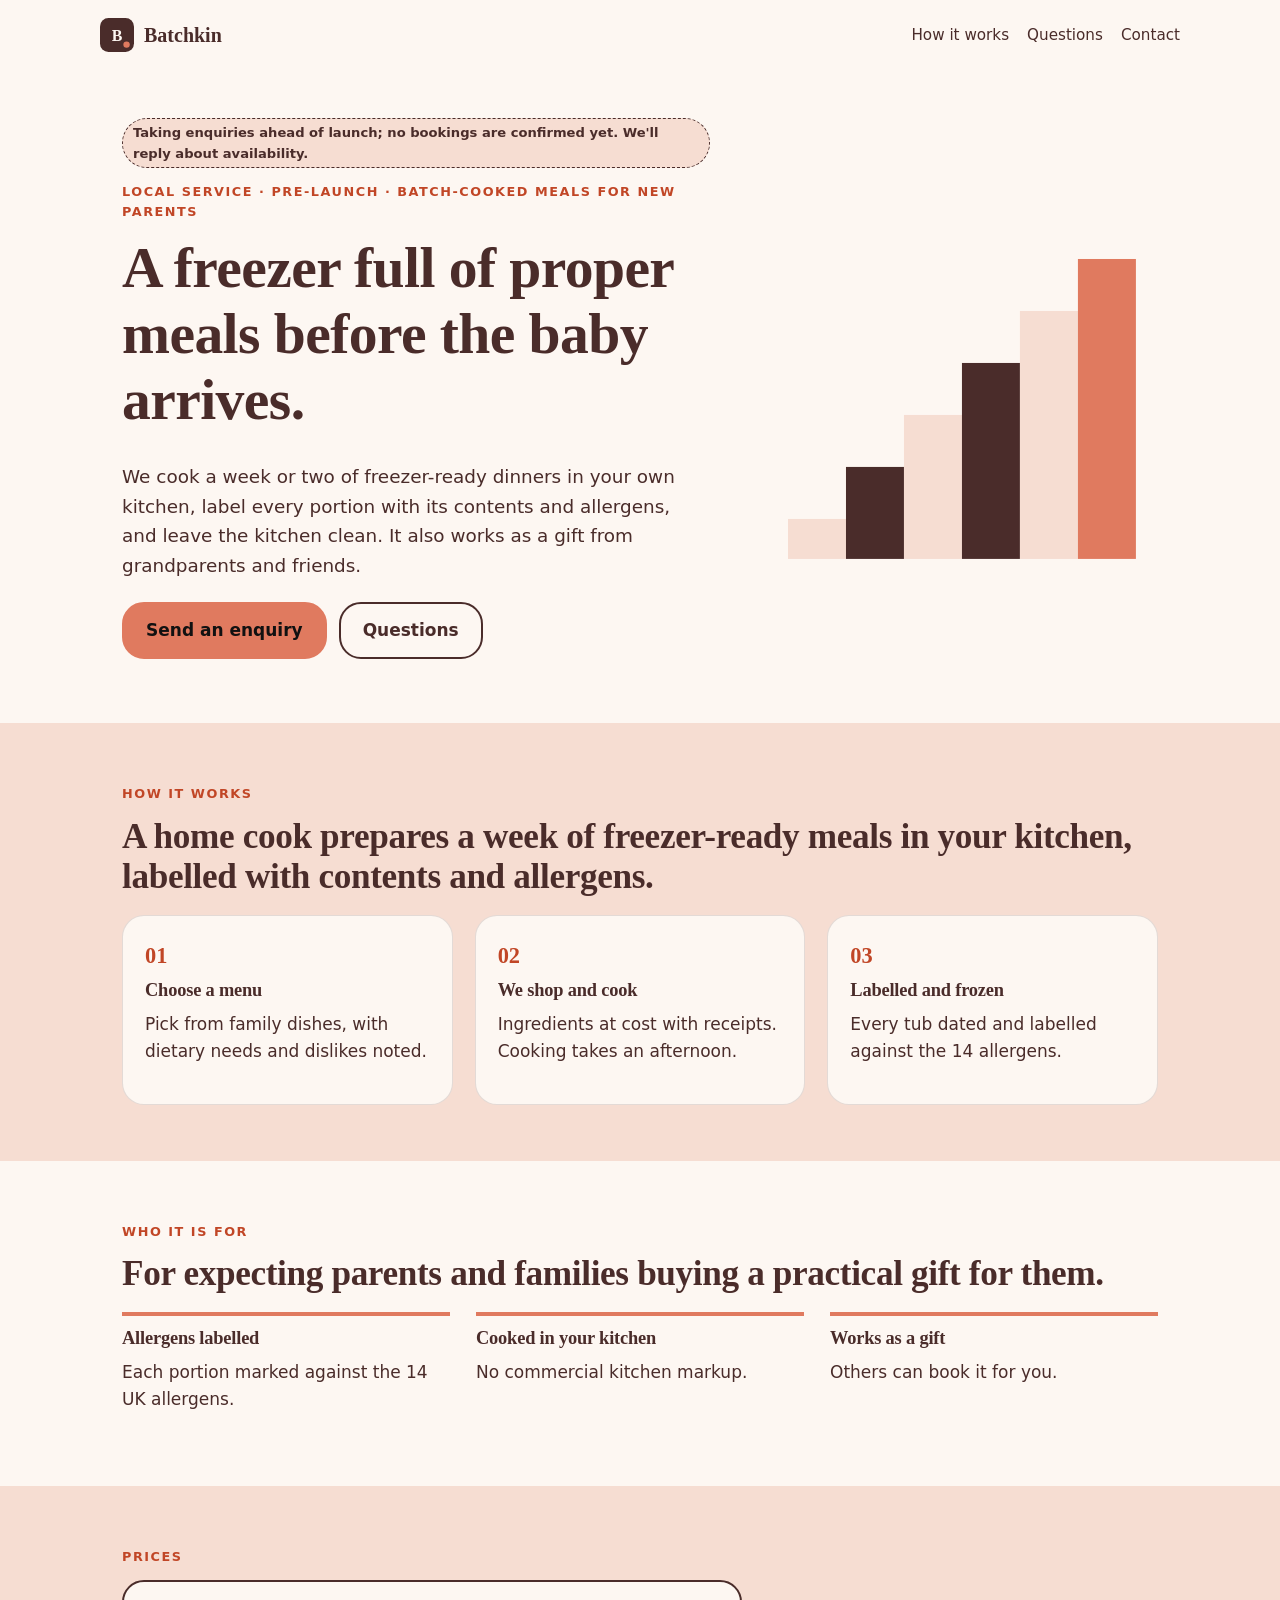
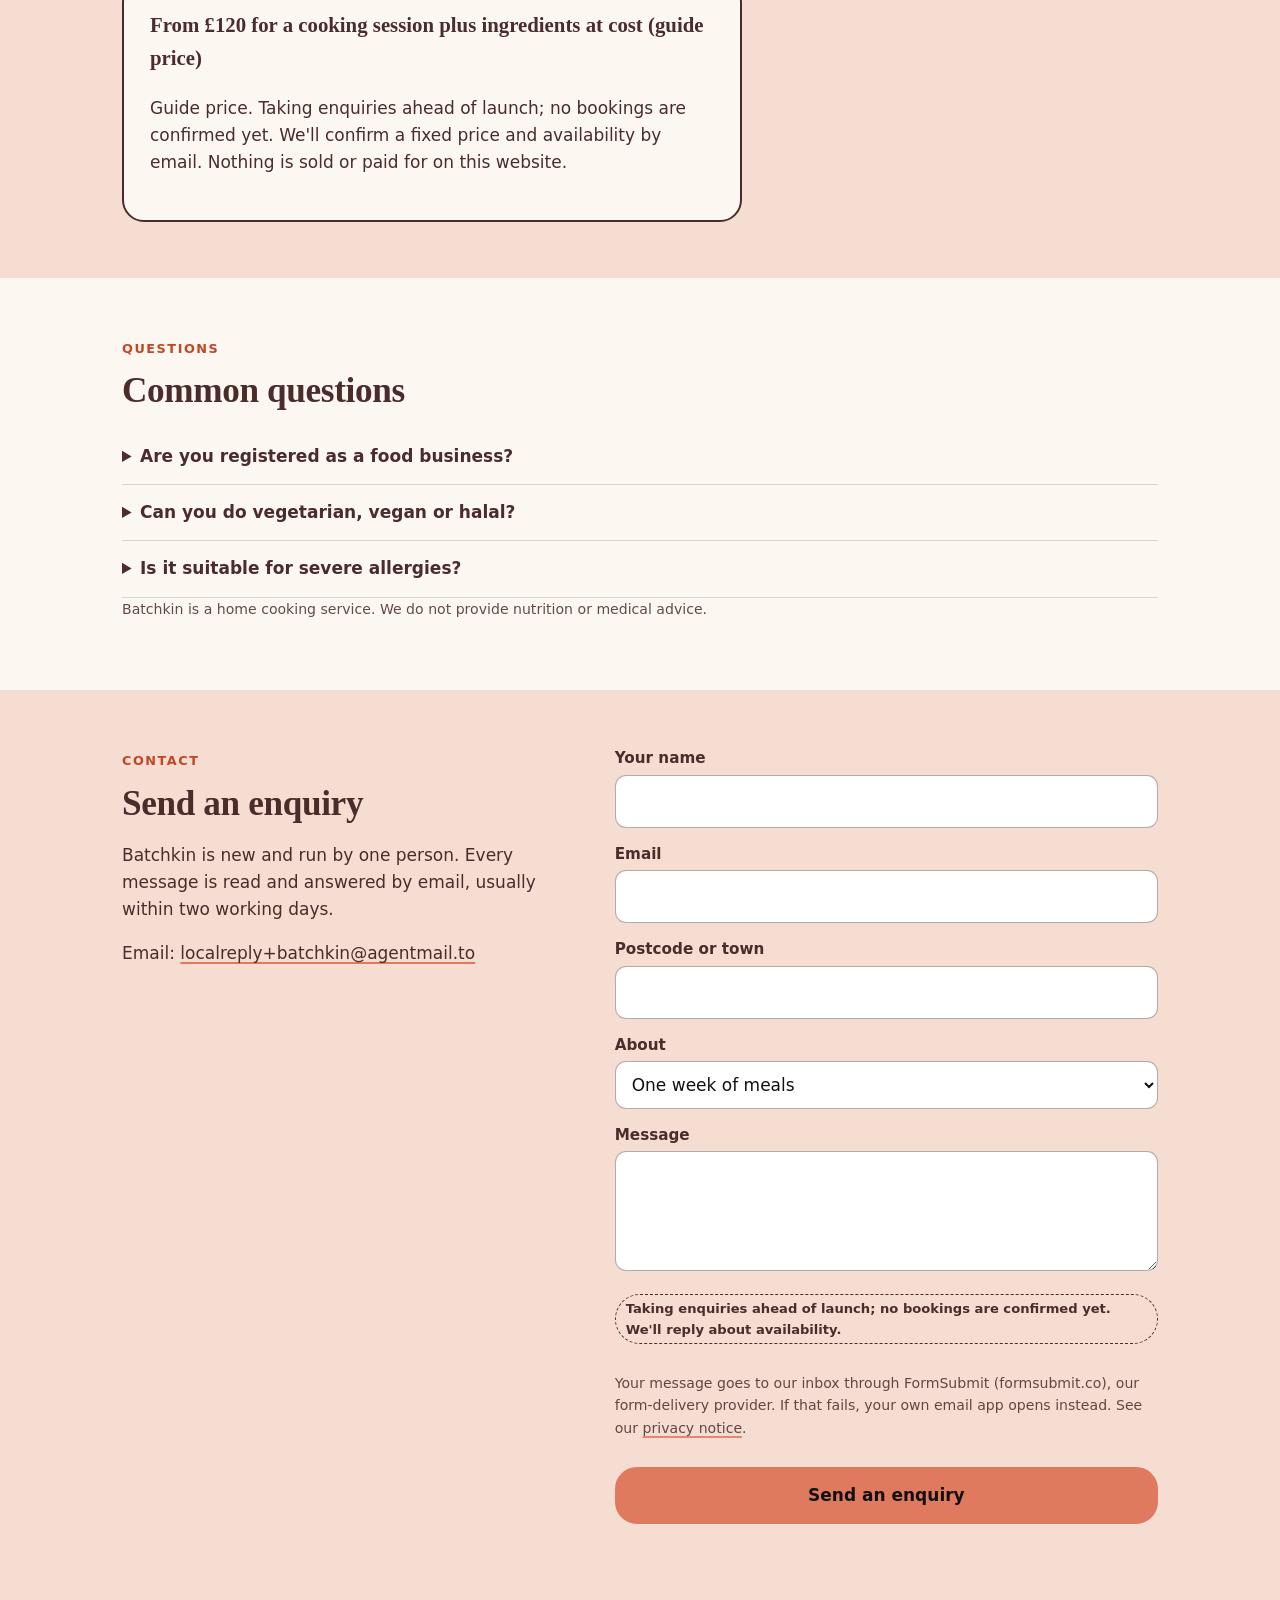
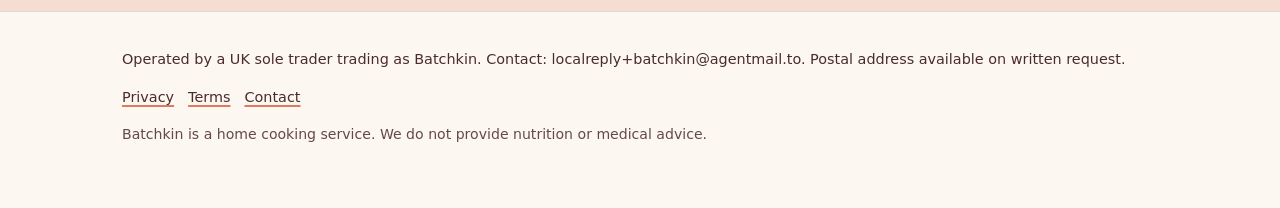
==== index.html @ 4d9ea86b "Publish site 2026-10-19 20:08 BST" ====
<!doctype html>
<html lang="en-GB">
<head>
<meta charset="utf-8">
<meta name="viewport" content="width=device-width, initial-scale=1">
<meta http-equiv="Content-Security-Policy" content="default-src 'self'; img-src 'self' data: https://localreplyloop.goatcounter.com; style-src 'self'; script-src 'self'; font-src 'self'; connect-src 'self' https://formsubmit.co; form-action 'self'; base-uri 'self'; object-src 'none'">
<meta name="referrer" content="strict-origin-when-cross-origin">
<title>Batchkin: A freezer full of proper meals before the baby arrives</title>
<meta name="description" content="A home cook prepares a week of freezer-ready meals in your kitchen, labelled with contents and allergens.">
<meta name="theme-color" content="#4A2C2A">
<meta property="og:type" content="website"><meta property="og:title" content="Batchkin: A freezer full of proper meals before the baby arrives"><meta property="og:description" content="A home cook prepares a week of freezer-ready meals in your kitchen, labelled with contents and allergens.">
<meta property="og:image" content="https://evanturner557-del.github.io/batchkin/assets/og.png"><meta property="og:image:width" content="1200"><meta property="og:image:height" content="630">
<meta property="og:image:alt" content="Batchkin: A freezer full of proper meals before the baby arrives."><meta property="og:site_name" content="Batchkin"><meta property="og:locale" content="en_GB">
<meta property="og:url" content="https://evanturner557-del.github.io/batchkin/"><meta name="twitter:card" content="summary_large_image">
<link rel="canonical" href="https://evanturner557-del.github.io/batchkin/">
<link rel="icon" href="assets/favicon.svg" type="image/svg+xml">
<link rel="stylesheet" href="assets/site.css">
<script src="assets/config.js"></script>
<script src="assets/analytics.js" defer></script>
<script src="_shared/kit.js" defer></script>
</head>
<body>
<a class="skip" href="#main">Skip to content</a>
<header><div class="wrap top"><a class="brand" href="./"><svg viewBox="0 0 64 64" aria-hidden="true" width="34" height="34"><rect width="64" height="64" rx="16" fill="#4A2C2A"/><text x="32" y="43" text-anchor="middle" font-family="Georgia, serif" font-weight="700" font-size="30" fill="#FDF7F2">B</text><circle cx="50" cy="50" r="6" fill="#E07A5F"/></svg>Batchkin</a><nav aria-label="Primary"><a href="#how">How it works</a><a href="#faq">Questions</a><a href="#contact">Contact</a></nav></div></header><section class="hero"><div class="wrap"><div><span class="draft">Taking enquiries ahead of launch; no bookings are confirmed yet. We&#x27;ll reply about availability.</span><br><span class="eyebrow">Local service · pre-launch · Batch-cooked meals for new parents</span><h1>A freezer full of proper meals before the baby arrives.</h1><p class="lede">We cook a week or two of freezer-ready dinners in your own kitchen, label every portion with its contents and allergens, and leave the kitchen clean. It also works as a gift from grandparents and friends.</p><div class="ctas"><a class="btn" href="#contact" data-cta="hero">Send an enquiry</a><a class="btn ghost" href="#faq" data-cta="hero-secondary">Questions</a></div></div><div class="art"><svg viewBox="0 0 400 400" role="img" aria-label="Decorative pattern" class="motif" preserveAspectRatio="xMidYMid slice"><rect x="30" y="330" width="58" height="40" fill="#F6DDD2"/><rect x="88" y="278" width="58" height="92" fill="#4A2C2A"/><rect x="146" y="226" width="58" height="144" fill="#F6DDD2"/><rect x="204" y="174" width="58" height="196" fill="#4A2C2A"/><rect x="262" y="122" width="58" height="248" fill="#F6DDD2"/><rect x="320" y="70" width="58" height="300" fill="#E07A5F"/></svg></div></div></section>
<main id="main">
<section class="tint" id="how"><div class="wrap"><span class="eyebrow">How it works</span><h2>A home cook prepares a week of freezer-ready meals in your kitchen, labelled with contents and allergens.</h2><div class="steps"><div class="step"><h3>Choose a menu</h3><p>Pick from family dishes, with dietary needs and dislikes noted.</p></div><div class="step"><h3>We shop and cook</h3><p>Ingredients at cost with receipts. Cooking takes an afternoon.</p></div><div class="step"><h3>Labelled and frozen</h3><p>Every tub dated and labelled against the 14 allergens.</p></div></div></div></section>
<section><div class="wrap"><span class="eyebrow">Who it is for</span><h2>For expecting parents and families buying a practical gift for them.</h2><div class="points"><div class="point"><h3>Allergens labelled</h3><p>Each portion marked against the 14 UK allergens.</p></div><div class="point"><h3>Cooked in your kitchen</h3><p>No commercial kitchen markup.</p></div><div class="point"><h3>Works as a gift</h3><p>Others can book it for you.</p></div></div></div></section>
<section class="tint" id="price"><div class="wrap"><span class="eyebrow">Prices</span><div class="pricebox"><p class="price">From £120 for a cooking session plus ingredients at cost (guide price)</p><p>Guide price. Taking enquiries ahead of launch; no bookings are confirmed yet. We&#x27;ll confirm a fixed price and availability by email. Nothing is sold or paid for on this website.</p></div></div></section>
<section id="faq"><div class="wrap"><span class="eyebrow">Questions</span><h2>Common questions</h2><details><summary>Are you registered as a food business?</summary><p>Not yet. We&#x27;re taking enquiries ahead of launch and won&#x27;t cook for anyone until registration with the local council is in place, as UK rules require.</p></details><details><summary>Can you do vegetarian, vegan or halal?</summary><p>Yes. Tell us in the form.</p></details><details><summary>Is it suitable for severe allergies?</summary><p>Your kitchen isn&#x27;t allergen-controlled, so we can&#x27;t guarantee no cross-contact. Talk to us first.</p></details><p class="fine" style="margin-top:18px">Batchkin is a home cooking service. We do not provide nutrition or medical advice.</p></div></section>
<section class="tint" id="contact"><div class="wrap contact-grid"><div><span class="eyebrow">Contact</span><h2>Send an enquiry</h2><p>Batchkin is new and run by one person. Every message is read and answered by email, usually within two working days.</p><p>Email: <a href="mailto:localreply+batchkin@agentmail.to">localreply+batchkin@agentmail.to</a></p></div><form class="form" data-contact data-formsubmit="localreply+batchkin@agentmail.to" data-email="localreply+batchkin@agentmail.to" data-subject="Batchkin enquiry" novalidate>
<div><label for="f-name">Your name</label><input id="f-name" name="name" autocomplete="name" required></div>
<div><label for="f-email">Email</label><input id="f-email" name="email" type="email" autocomplete="email" required></div>
<div><label for="f-postcode">Postcode or town</label><input id="f-postcode" name="postcode" autocomplete="postal-code"></div><div><label for="f-plan">About</label><select id="f-plan" name="plan"><option value="One week of meals">One week of meals</option><option value="Two weeks of meals">Two weeks of meals</option><option value="Buying as a gift">Buying as a gift</option></select></div>
<div><label for="f-message">Message</label><textarea id="f-message" name="message"></textarea></div>
<p class="draft">Taking enquiries ahead of launch; no bookings are confirmed yet. We&#x27;ll reply about availability.</p><p class="hint">Your message goes to our inbox through FormSubmit (formsubmit.co), our form-delivery provider. If that fails, your own email app opens instead. See our <a href="privacy.html">privacy notice</a>.</p>
<button class="btn" type="submit">Send an enquiry</button>
<p class="form-status" role="status" aria-live="polite"></p>
</form></div></section>
</main><footer><div class="wrap"><p>Operated by a UK sole trader trading as Batchkin. Contact: localreply+batchkin@agentmail.to. Postal address available on written request.</p>
<p><a href="privacy.html">Privacy</a><a href="terms.html">Terms</a><a href="./#contact">Contact</a></p>
<p class="fine">Batchkin is a home cooking service. We do not provide nutrition or medical advice.</p></div></footer>
</body></html>
---- assets/site.css ----
:root{--ink:#4A2C2A;--paper:#FDF7F2;--acc:#E07A5F;--acc-text:#C14626;--on-acc:#111111;--soft:#F6DDD2;--on-ink:#FDF7F2;--r:22px;--br:22px;--head:Georgia, 'Times New Roman', serif;--body:system-ui, -apple-system, 'Segoe UI', Roboto, sans-serif}
*,*::before,*::after{box-sizing:border-box}html{scroll-behavior:smooth}@media (prefers-reduced-motion:reduce){html{scroll-behavior:auto}*{transition:none!important}}
body{margin:0;font-family:var(--body);color:var(--ink);background:var(--paper);line-height:1.6;font-size:17px;-webkit-font-smoothing:antialiased}
h1,h2,h3{font-family:var(--head);line-height:1.15;margin:0 0 .5em;letter-spacing:-.01em}h1{font-size:clamp(2.1rem,5vw,3.6rem)}h2{font-size:clamp(1.5rem,3vw,2.2rem)}h3{font-size:1.15rem}
p{margin:0 0 1em}a{color:var(--ink);text-decoration-color:var(--acc);text-underline-offset:3px;text-decoration-thickness:2px}
.wrap{max-width:1080px;margin:0 auto;padding:0 22px}.skip{position:absolute;left:-999px}.skip:focus{left:12px;top:12px;background:var(--ink);color:var(--on-ink);padding:8px 12px;z-index:9}
:focus-visible{outline:3px solid var(--acc);outline-offset:2px}
.top{display:flex;align-items:center;justify-content:space-between;padding:18px 0;gap:16px}.brand{display:flex;align-items:center;gap:10px;font-family:var(--head);font-weight:700;font-size:1.25rem;text-decoration:none}
.top nav a{margin-left:18px;font-size:.95rem;text-decoration:none}.top nav a:hover{text-decoration:underline}
.btn{display:inline-block;background:var(--acc);color:var(--on-acc);padding:13px 22px;border-radius:var(--br);font-weight:600;text-decoration:none;border:2px solid var(--acc);cursor:pointer;font:inherit;font-weight:600}
.btn:hover{filter:brightness(.94)}.btn.ghost{background:transparent;color:var(--ink);border-color:var(--ink)}
.eyebrow{display:inline-block;font-size:.8rem;letter-spacing:.12em;text-transform:uppercase;font-weight:600;color:var(--acc-text);margin-bottom:12px}
.hero{padding:48px 0 64px}.hero .lede{font-size:1.15rem;max-width:40em}.ctas{display:flex;gap:12px;flex-wrap:wrap;margin-top:22px}
.motif{width:100%;height:auto;max-width:420px;display:block}
.draft{display:inline-block;background:var(--soft);border:1px dashed var(--ink);padding:3px 10px;border-radius:999px;font-size:.82rem;font-weight:600;margin-bottom:14px}
section{padding:56px 0}.tint{background:var(--soft)}
.steps{display:grid;grid-template-columns:repeat(auto-fit,minmax(220px,1fr));gap:22px;counter-reset:s}
.step{padding:22px;border-radius:var(--r);background:var(--paper);border:1px solid color-mix(in srgb,var(--ink) 14%,transparent)}
.step::before{counter-increment:s;content:"0" counter(s);font-family:var(--head);font-weight:700;color:var(--acc-text);display:block;font-size:1.4rem;margin-bottom:6px}
.points{display:grid;grid-template-columns:repeat(auto-fit,minmax(240px,1fr));gap:26px}.point h3{border-top:4px solid var(--acc);padding-top:12px}
.price{font-family:var(--head);font-size:1.3rem;font-weight:700}.pricebox{border:2px solid var(--ink);border-radius:var(--r);padding:26px;max-width:620px;background:var(--paper)}
details{border-bottom:1px solid color-mix(in srgb,var(--ink) 18%,transparent);padding:14px 0}summary{cursor:pointer;font-weight:600}details p{margin-top:10px}
.form{display:grid;gap:14px;max-width:620px}.form label{font-weight:600;font-size:.95rem;display:block;margin-bottom:4px}
.form input,.form textarea,.form select{width:100%;padding:12px;border:1.5px solid color-mix(in srgb,var(--ink) 40%,transparent);border-radius:calc(var(--r)/2);font:inherit;background:#fff;color:#111}
.form textarea{min-height:120px}.hint,.fine{font-size:.88rem;opacity:.85}.form-status{font-weight:600}
.contact-grid{display:grid;grid-template-columns:1fr 1.2fr;gap:40px}@media(max-width:800px){.contact-grid{grid-template-columns:1fr}.top nav{display:none}}
footer{padding:36px 0 48px;font-size:.9rem;border-top:1px solid color-mix(in srgb,var(--ink) 15%,transparent)}footer a{margin-right:14px}
.tool{background:var(--paper);border:2px solid var(--ink);border-radius:var(--r);padding:26px;max-width:640px}.tool .row{display:grid;grid-template-columns:1fr 140px;gap:12px;align-items:center;margin-bottom:10px}
.tool input[type=number]{padding:10px;border:1.5px solid var(--ink);border-radius:8px;font:inherit;width:100%}.result{margin-top:16px;padding:16px;background:var(--soft);border-radius:calc(var(--r)/2);min-height:3em}
.check h3{margin-top:18px}.check label{display:flex;gap:10px;align-items:flex-start;padding:6px 0}.check input{width:20px;height:20px;accent-color:var(--acc)}
.legal{max-width:760px}.legal h2{font-size:1.3rem;margin-top:1.6em}
.hero .wrap{display:grid;grid-template-columns:1.25fr .85fr;gap:48px;align-items:center}@media(max-width:800px){.hero .wrap{grid-template-columns:1fr}.hero .art{max-width:280px}}
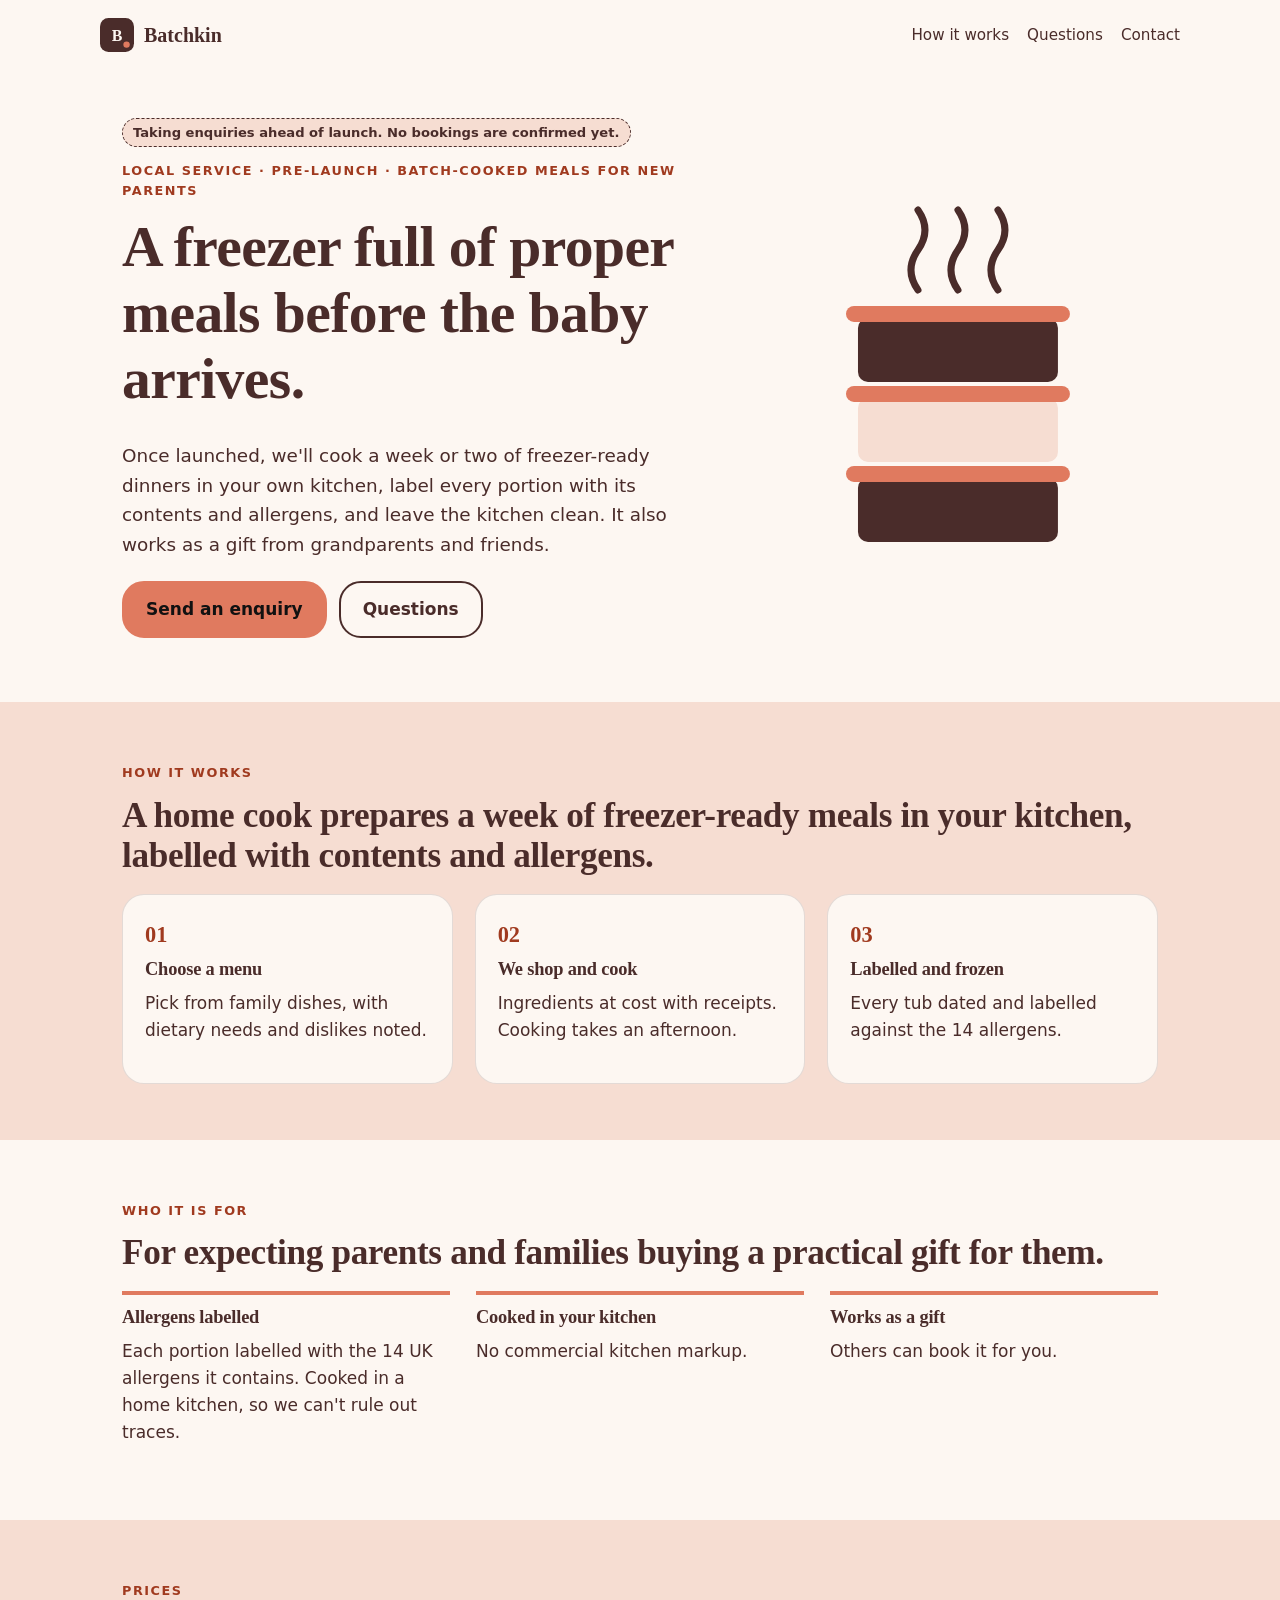
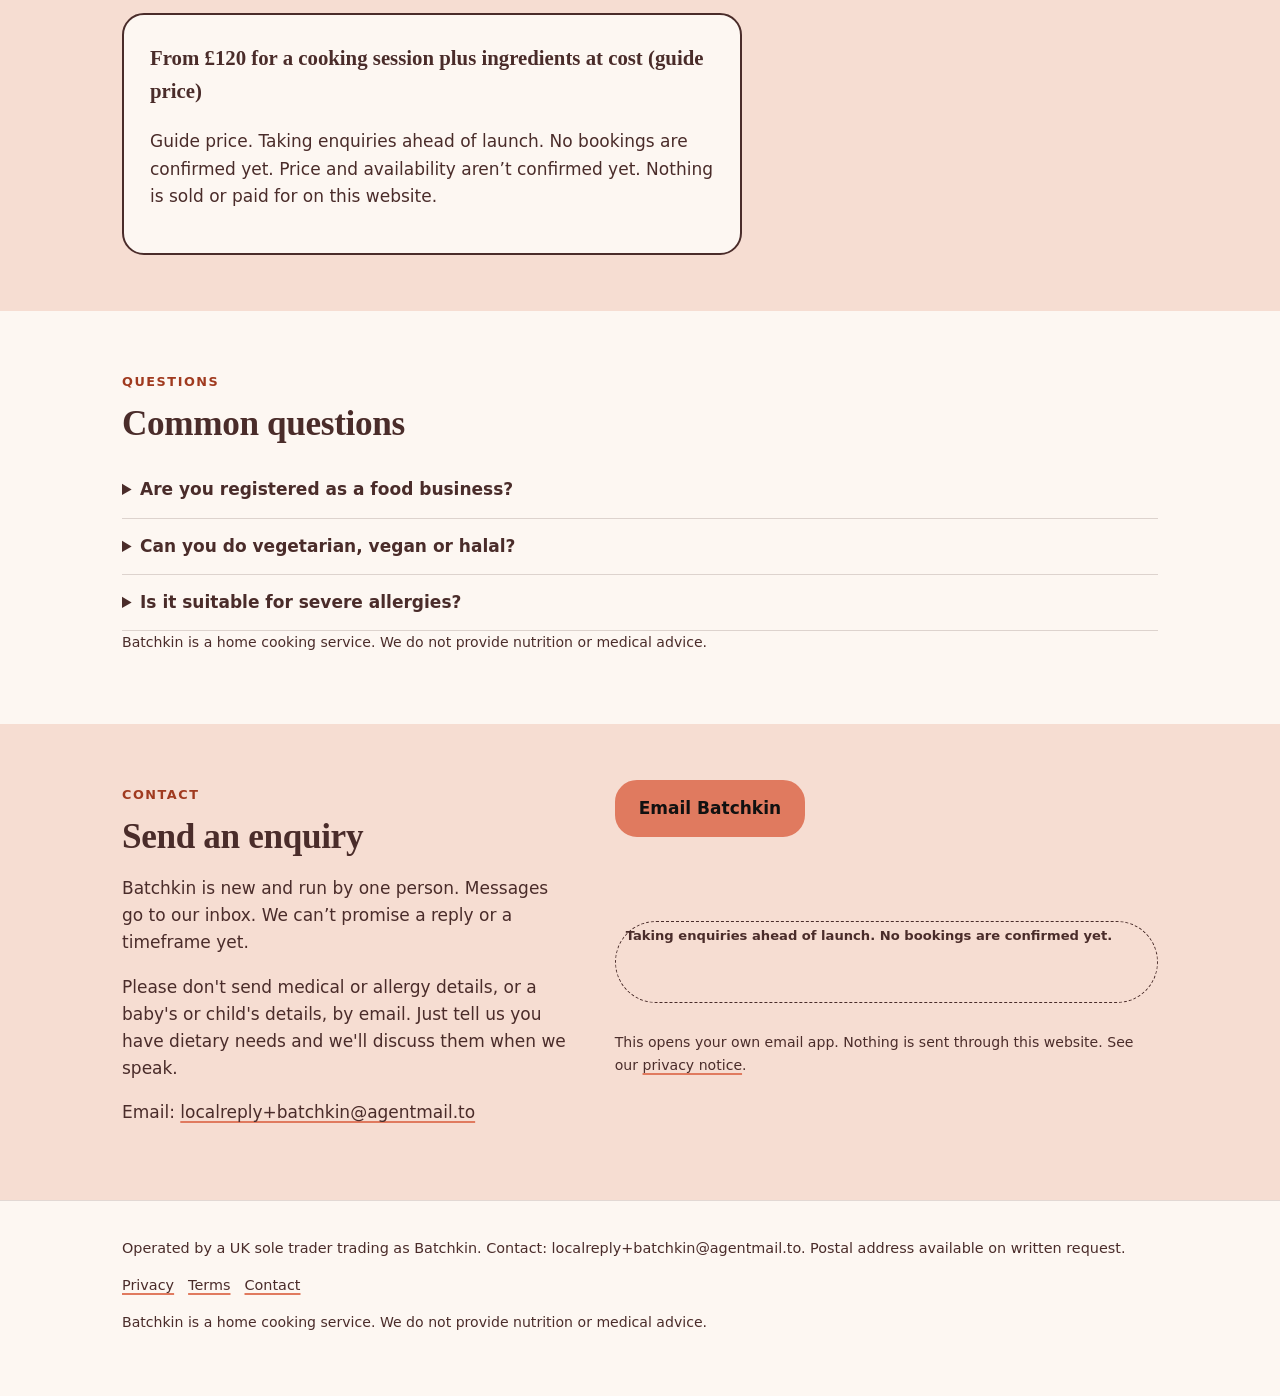
==== commit 90ae7c5f: "Publish site 2026-10-21 08:26 BST" ====
--- a/index.html
+++ b/index.html
@@ -3,7 +3,7 @@
 <head>
 <meta charset="utf-8">
 <meta name="viewport" content="width=device-width, initial-scale=1">
-<meta http-equiv="Content-Security-Policy" content="default-src 'self'; img-src 'self' data: https://localreplyloop.goatcounter.com; style-src 'self'; script-src 'self'; font-src 'self'; connect-src 'self' https://formsubmit.co; form-action 'self'; base-uri 'self'; object-src 'none'">
+<meta http-equiv="Content-Security-Policy" content="default-src 'self'; img-src 'self' data: https://localreplyloop.goatcounter.com; style-src 'self'; script-src 'self'; font-src 'self'; connect-src 'self'; form-action 'self'; base-uri 'self'; object-src 'none'">
 <meta name="referrer" content="strict-origin-when-cross-origin">
 <title>Batchkin: A freezer full of proper meals before the baby arrives</title>
 <meta name="description" content="A home cook prepares a week of freezer-ready meals in your kitchen, labelled with contents and allergens.">
@@ -21,21 +21,14 @@
 </head>
 <body>
 <a class="skip" href="#main">Skip to content</a>
-<header><div class="wrap top"><a class="brand" href="./"><svg viewBox="0 0 64 64" aria-hidden="true" width="34" height="34"><rect width="64" height="64" rx="16" fill="#4A2C2A"/><text x="32" y="43" text-anchor="middle" font-family="Georgia, serif" font-weight="700" font-size="30" fill="#FDF7F2">B</text><circle cx="50" cy="50" r="6" fill="#E07A5F"/></svg>Batchkin</a><nav aria-label="Primary"><a href="#how">How it works</a><a href="#faq">Questions</a><a href="#contact">Contact</a></nav></div></header><section class="hero"><div class="wrap"><div><span class="draft">Taking enquiries ahead of launch; no bookings are confirmed yet. We&#x27;ll reply about availability.</span><br><span class="eyebrow">Local service · pre-launch · Batch-cooked meals for new parents</span><h1>A freezer full of proper meals before the baby arrives.</h1><p class="lede">We cook a week or two of freezer-ready dinners in your own kitchen, label every portion with its contents and allergens, and leave the kitchen clean. It also works as a gift from grandparents and friends.</p><div class="ctas"><a class="btn" href="#contact" data-cta="hero">Send an enquiry</a><a class="btn ghost" href="#faq" data-cta="hero-secondary">Questions</a></div></div><div class="art"><svg viewBox="0 0 400 400" role="img" aria-label="Decorative pattern" class="motif" preserveAspectRatio="xMidYMid slice"><rect x="30" y="330" width="58" height="40" fill="#F6DDD2"/><rect x="88" y="278" width="58" height="92" fill="#4A2C2A"/><rect x="146" y="226" width="58" height="144" fill="#F6DDD2"/><rect x="204" y="174" width="58" height="196" fill="#4A2C2A"/><rect x="262" y="122" width="58" height="248" fill="#F6DDD2"/><rect x="320" y="70" width="58" height="300" fill="#E07A5F"/></svg></div></div></section>
+<header><div class="wrap top"><a class="brand" href="./"><svg viewBox="0 0 64 64" aria-hidden="true" width="34" height="34"><rect width="64" height="64" rx="16" fill="#4A2C2A"/><text x="32" y="43" text-anchor="middle" font-family="Georgia, serif" font-weight="700" font-size="30" fill="#FDF7F2">B</text><circle cx="50" cy="50" r="6" fill="#E07A5F"/></svg>Batchkin</a><nav aria-label="Primary"><a href="#how">How it works</a><a href="#faq">Questions</a><a href="#contact">Contact</a></nav></div></header>
 <main id="main">
+<section class="hero"><div class="wrap"><div><span class="draft">Taking enquiries ahead of launch. No bookings are confirmed yet.</span><br><span class="eyebrow">Local service · pre-launch · Batch-cooked meals for new parents</span><h1>A freezer full of proper meals before the baby arrives.</h1><p class="lede">Once launched, we&#x27;ll cook a week or two of freezer-ready dinners in your own kitchen, label every portion with its contents and allergens, and leave the kitchen clean. It also works as a gift from grandparents and friends.</p><div class="ctas"><a class="btn" href="#contact" data-cta="hero">Send an enquiry</a><a class="btn ghost" href="#faq" data-cta="hero-secondary">Questions</a></div></div><div class="art"><svg viewBox="0 0 400 400" aria-hidden="true" focusable="false" class="motif"><rect x="100" y="300" width="200" height="64" rx="10" fill="#4A2C2A"/><rect x="88" y="288" width="224" height="16" rx="8" fill="#E07A5F"/><rect x="100" y="220" width="200" height="64" rx="10" fill="#F6DDD2"/><rect x="88" y="208" width="224" height="16" rx="8" fill="#E07A5F"/><rect x="100" y="140" width="200" height="64" rx="10" fill="#4A2C2A"/><rect x="88" y="128" width="224" height="16" rx="8" fill="#E07A5F"/><path d="M160 112 q-14 -20 0 -40 q14 -20 0 -40" fill="none" stroke="#4A2C2A" stroke-width="7" stroke-linecap="round" stroke-linejoin="round"/><path d="M200 112 q-14 -20 0 -40 q14 -20 0 -40" fill="none" stroke="#4A2C2A" stroke-width="7" stroke-linecap="round" stroke-linejoin="round"/><path d="M240 112 q-14 -20 0 -40 q14 -20 0 -40" fill="none" stroke="#4A2C2A" stroke-width="7" stroke-linecap="round" stroke-linejoin="round"/></svg></div></div></section>
 <section class="tint" id="how"><div class="wrap"><span class="eyebrow">How it works</span><h2>A home cook prepares a week of freezer-ready meals in your kitchen, labelled with contents and allergens.</h2><div class="steps"><div class="step"><h3>Choose a menu</h3><p>Pick from family dishes, with dietary needs and dislikes noted.</p></div><div class="step"><h3>We shop and cook</h3><p>Ingredients at cost with receipts. Cooking takes an afternoon.</p></div><div class="step"><h3>Labelled and frozen</h3><p>Every tub dated and labelled against the 14 allergens.</p></div></div></div></section>
-<section><div class="wrap"><span class="eyebrow">Who it is for</span><h2>For expecting parents and families buying a practical gift for them.</h2><div class="points"><div class="point"><h3>Allergens labelled</h3><p>Each portion marked against the 14 UK allergens.</p></div><div class="point"><h3>Cooked in your kitchen</h3><p>No commercial kitchen markup.</p></div><div class="point"><h3>Works as a gift</h3><p>Others can book it for you.</p></div></div></div></section>
-<section class="tint" id="price"><div class="wrap"><span class="eyebrow">Prices</span><div class="pricebox"><p class="price">From £120 for a cooking session plus ingredients at cost (guide price)</p><p>Guide price. Taking enquiries ahead of launch; no bookings are confirmed yet. We&#x27;ll confirm a fixed price and availability by email. Nothing is sold or paid for on this website.</p></div></div></section>
+<section><div class="wrap"><span class="eyebrow">Who it is for</span><h2>For expecting parents and families buying a practical gift for them.</h2><div class="points"><div class="point"><h3>Allergens labelled</h3><p>Each portion labelled with the 14 UK allergens it contains. Cooked in a home kitchen, so we can&#x27;t rule out traces.</p></div><div class="point"><h3>Cooked in your kitchen</h3><p>No commercial kitchen markup.</p></div><div class="point"><h3>Works as a gift</h3><p>Others can book it for you.</p></div></div></div></section>
+<section class="tint" id="price"><div class="wrap"><span class="eyebrow">Prices</span><div class="pricebox"><p class="price">From £120 for a cooking session plus ingredients at cost (guide price)</p><p>Guide price. Taking enquiries ahead of launch. No bookings are confirmed yet. Price and availability aren’t confirmed yet. Nothing is sold or paid for on this website.</p></div></div></section>
 <section id="faq"><div class="wrap"><span class="eyebrow">Questions</span><h2>Common questions</h2><details><summary>Are you registered as a food business?</summary><p>Not yet. We&#x27;re taking enquiries ahead of launch and won&#x27;t cook for anyone until registration with the local council is in place, as UK rules require.</p></details><details><summary>Can you do vegetarian, vegan or halal?</summary><p>Yes. Tell us in the form.</p></details><details><summary>Is it suitable for severe allergies?</summary><p>Your kitchen isn&#x27;t allergen-controlled, so we can&#x27;t guarantee no cross-contact. Talk to us first.</p></details><p class="fine" style="margin-top:18px">Batchkin is a home cooking service. We do not provide nutrition or medical advice.</p></div></section>
-<section class="tint" id="contact"><div class="wrap contact-grid"><div><span class="eyebrow">Contact</span><h2>Send an enquiry</h2><p>Batchkin is new and run by one person. Every message is read and answered by email, usually within two working days.</p><p>Email: <a href="mailto:localreply+batchkin@agentmail.to">localreply+batchkin@agentmail.to</a></p></div><form class="form" data-contact data-formsubmit="localreply+batchkin@agentmail.to" data-email="localreply+batchkin@agentmail.to" data-subject="Batchkin enquiry" novalidate>
-<div><label for="f-name">Your name</label><input id="f-name" name="name" autocomplete="name" required></div>
-<div><label for="f-email">Email</label><input id="f-email" name="email" type="email" autocomplete="email" required></div>
-<div><label for="f-postcode">Postcode or town</label><input id="f-postcode" name="postcode" autocomplete="postal-code"></div><div><label for="f-plan">About</label><select id="f-plan" name="plan"><option value="One week of meals">One week of meals</option><option value="Two weeks of meals">Two weeks of meals</option><option value="Buying as a gift">Buying as a gift</option></select></div>
-<div><label for="f-message">Message</label><textarea id="f-message" name="message"></textarea></div>
-<p class="draft">Taking enquiries ahead of launch; no bookings are confirmed yet. We&#x27;ll reply about availability.</p><p class="hint">Your message goes to our inbox through FormSubmit (formsubmit.co), our form-delivery provider. If that fails, your own email app opens instead. See our <a href="privacy.html">privacy notice</a>.</p>
-<button class="btn" type="submit">Send an enquiry</button>
-<p class="form-status" role="status" aria-live="polite"></p>
-</form></div></section>
+<section class="tint" id="contact"><div class="wrap contact-grid"><div><span class="eyebrow">Contact</span><h2>Send an enquiry</h2><p>Batchkin is new and run by one person. Messages go to our inbox. We can’t promise a reply or a timeframe yet.</p><p>Please don&#x27;t send medical or allergy details, or a baby&#x27;s or child&#x27;s details, by email. Just tell us you have dietary needs and we&#x27;ll discuss them when we speak.</p><p>Email: <a href="mailto:localreply+batchkin@agentmail.to">localreply+batchkin@agentmail.to</a></p></div><div class="form contact-mail"><p><a class="btn" href="mailto:localreply+batchkin@agentmail.to?subject=%5BBatchkin%5D%20Enquiry" data-cta="enquire">Email Batchkin</a></p><p class="draft">Taking enquiries ahead of launch. No bookings are confirmed yet.</p><p class="hint">This opens your own email app. Nothing is sent through this website. See our <a href="privacy.html">privacy notice</a>.</p></div></div></section>
 </main><footer><div class="wrap"><p>Operated by a UK sole trader trading as Batchkin. Contact: localreply+batchkin@agentmail.to. Postal address available on written request.</p>
 <p><a href="privacy.html">Privacy</a><a href="terms.html">Terms</a><a href="./#contact">Contact</a></p>
 <p class="fine">Batchkin is a home cooking service. We do not provide nutrition or medical advice.</p></div></footer>
--- a/assets/site.css
+++ b/assets/site.css
@@ -1,4 +1,4 @@
-:root{--ink:#4A2C2A;--paper:#FDF7F2;--acc:#E07A5F;--acc-text:#C14626;--on-acc:#111111;--soft:#F6DDD2;--on-ink:#FDF7F2;--r:22px;--br:22px;--head:Georgia, 'Times New Roman', serif;--body:system-ui, -apple-system, 'Segoe UI', Roboto, sans-serif}
+:root{--ink:#4A2C2A;--paper:#FDF7F2;--acc:#E07A5F;--acc-text:#A03A1F;--on-acc:#111111;--acc-btn:#E07A5F;--soft:#F6DDD2;--on-ink:#FDF7F2;--r:22px;--br:22px;--head:Georgia, 'Times New Roman', serif;--body:system-ui, -apple-system, 'Segoe UI', Roboto, sans-serif}
 *,*::before,*::after{box-sizing:border-box}html{scroll-behavior:smooth}@media (prefers-reduced-motion:reduce){html{scroll-behavior:auto}*{transition:none!important}}
 body{margin:0;font-family:var(--body);color:var(--ink);background:var(--paper);line-height:1.6;font-size:17px;-webkit-font-smoothing:antialiased}
 h1,h2,h3{font-family:var(--head);line-height:1.15;margin:0 0 .5em;letter-spacing:-.01em}h1{font-size:clamp(2.1rem,5vw,3.6rem)}h2{font-size:clamp(1.5rem,3vw,2.2rem)}h3{font-size:1.15rem}
@@ -7,11 +7,11 @@
 :focus-visible{outline:3px solid var(--acc);outline-offset:2px}
 .top{display:flex;align-items:center;justify-content:space-between;padding:18px 0;gap:16px}.brand{display:flex;align-items:center;gap:10px;font-family:var(--head);font-weight:700;font-size:1.25rem;text-decoration:none}
 .top nav a{margin-left:18px;font-size:.95rem;text-decoration:none}.top nav a:hover{text-decoration:underline}
-.btn{display:inline-block;background:var(--acc);color:var(--on-acc);padding:13px 22px;border-radius:var(--br);font-weight:600;text-decoration:none;border:2px solid var(--acc);cursor:pointer;font:inherit;font-weight:600}
-.btn:hover{filter:brightness(.94)}.btn.ghost{background:transparent;color:var(--ink);border-color:var(--ink)}
+.btn{display:inline-block;background:var(--acc-btn);color:var(--on-acc);padding:13px 22px;border-radius:var(--br);font-weight:600;text-decoration:none;border:2px solid var(--acc-btn);cursor:pointer;font:inherit;font-weight:600}
+.btn:hover{filter:none;box-shadow:inset 0 0 0 2px currentColor}.btn.ghost{background:transparent;color:var(--ink);border-color:var(--ink)}
 .eyebrow{display:inline-block;font-size:.8rem;letter-spacing:.12em;text-transform:uppercase;font-weight:600;color:var(--acc-text);margin-bottom:12px}
 .hero{padding:48px 0 64px}.hero .lede{font-size:1.15rem;max-width:40em}.ctas{display:flex;gap:12px;flex-wrap:wrap;margin-top:22px}
-.motif{width:100%;height:auto;max-width:420px;display:block}
+.motif{width:100%;height:auto;max-width:420px;display:block}.art{margin:0}
 .draft{display:inline-block;background:var(--soft);border:1px dashed var(--ink);padding:3px 10px;border-radius:999px;font-size:.82rem;font-weight:600;margin-bottom:14px}
 section{padding:56px 0}.tint{background:var(--soft)}
 .steps{display:grid;grid-template-columns:repeat(auto-fit,minmax(220px,1fr));gap:22px;counter-reset:s}
@@ -22,11 +22,11 @@
 details{border-bottom:1px solid color-mix(in srgb,var(--ink) 18%,transparent);padding:14px 0}summary{cursor:pointer;font-weight:600}details p{margin-top:10px}
 .form{display:grid;gap:14px;max-width:620px}.form label{font-weight:600;font-size:.95rem;display:block;margin-bottom:4px}
 .form input,.form textarea,.form select{width:100%;padding:12px;border:1.5px solid color-mix(in srgb,var(--ink) 40%,transparent);border-radius:calc(var(--r)/2);font:inherit;background:#fff;color:#111}
-.form textarea{min-height:120px}.hint,.fine{font-size:.88rem;opacity:.85}.form-status{font-weight:600}
-.contact-grid{display:grid;grid-template-columns:1fr 1.2fr;gap:40px}@media(max-width:800px){.contact-grid{grid-template-columns:1fr}.top nav{display:none}}
+.form textarea{min-height:120px}.hint,.fine{font-size:.88rem}.form-status{font-weight:600}
+.contact-grid{display:grid;grid-template-columns:1fr 1.2fr;gap:40px}@media(max-width:800px){.contact-grid{grid-template-columns:1fr}.top nav a:not([href="#contact"]){display:none}.top nav a{margin-left:0;padding:10px 0;font-weight:600}}
 footer{padding:36px 0 48px;font-size:.9rem;border-top:1px solid color-mix(in srgb,var(--ink) 15%,transparent)}footer a{margin-right:14px}
 .tool{background:var(--paper);border:2px solid var(--ink);border-radius:var(--r);padding:26px;max-width:640px}.tool .row{display:grid;grid-template-columns:1fr 140px;gap:12px;align-items:center;margin-bottom:10px}
 .tool input[type=number]{padding:10px;border:1.5px solid var(--ink);border-radius:8px;font:inherit;width:100%}.result{margin-top:16px;padding:16px;background:var(--soft);border-radius:calc(var(--r)/2);min-height:3em}
 .check h3{margin-top:18px}.check label{display:flex;gap:10px;align-items:flex-start;padding:6px 0}.check input{width:20px;height:20px;accent-color:var(--acc)}
 .legal{max-width:760px}.legal h2{font-size:1.3rem;margin-top:1.6em}
-.hero .wrap{display:grid;grid-template-columns:1.25fr .85fr;gap:48px;align-items:center}@media(max-width:800px){.hero .wrap{grid-template-columns:1fr}.hero .art{max-width:280px}}
+.hero .wrap{display:grid;grid-template-columns:1.25fr .85fr;gap:48px;align-items:center}@media(max-width:800px){.hero .wrap{grid-template-columns:1fr}.hero .art{max-width:180px;margin-top:-8px}}
